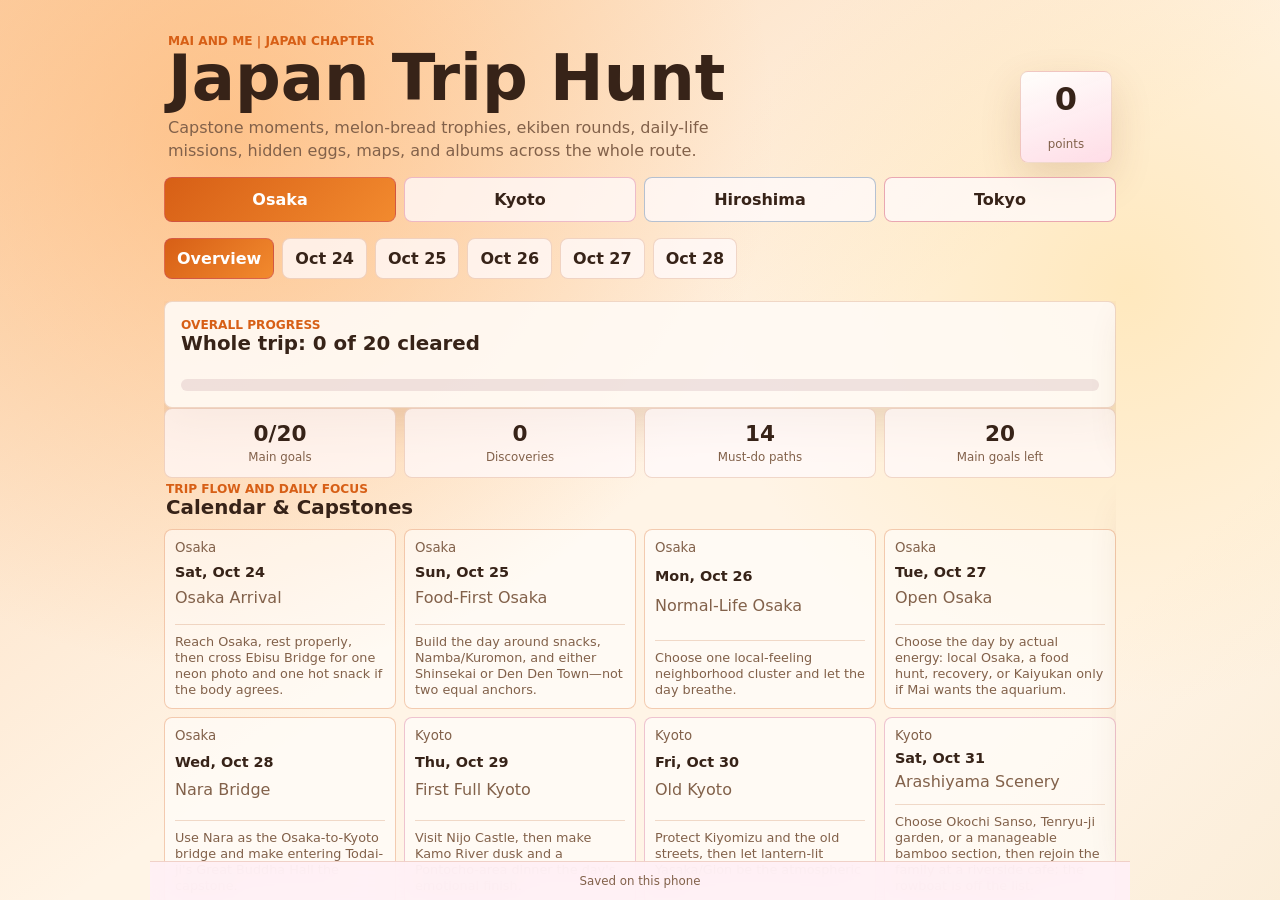
==== reset.html @ ecfd0153 "Fix stale PWA updates" ====
<!doctype html>
<html lang="en">
  <head>
    <meta charset="utf-8">
    <meta name="viewport" content="width=device-width, initial-scale=1">
    <meta name="theme-color" content="#fff0f6">
    <title>Refresh Japan Trip Hunt</title>
    <style>
      body { display: grid; min-height: 100svh; margin: 0; place-items: center; background: #fff0f6; color: #34222a; font-family: system-ui, sans-serif; }
      main { width: min(34rem, calc(100% - 32px)); padding: 24px; border: 1px solid rgba(135, 58, 86, .18); border-radius: 14px; background: white; box-shadow: 0 16px 40px rgba(111, 51, 73, .16); }
      p { line-height: 1.5; }
    </style>
  </head>
  <body>
    <main>
      <h1>Refreshing the app…</h1>
      <p id="status">Removing old offline files. Your progress, photos, ratings, and notes will stay on this device.</p>
    </main>
    <script>
      (async () => {
        try {
          const registrations = await navigator.serviceWorker?.getRegistrations?.() || [];
          await Promise.all(registrations.map((registration) => registration.unregister()));
          const cacheNames = await caches.keys();
          await Promise.all(cacheNames.map((name) => caches.delete(name)));
          document.querySelector("#status").textContent = "Old files removed. Opening the current version…";
          location.replace(`./?refreshed=${Date.now()}`);
        } catch (error) {
          document.querySelector("#status").textContent = "Automatic refresh failed. Close all app tabs, clear site data for pyroxl.github.io, and reopen the app.";
        }
      })();
    </script>
  </body>
</html>
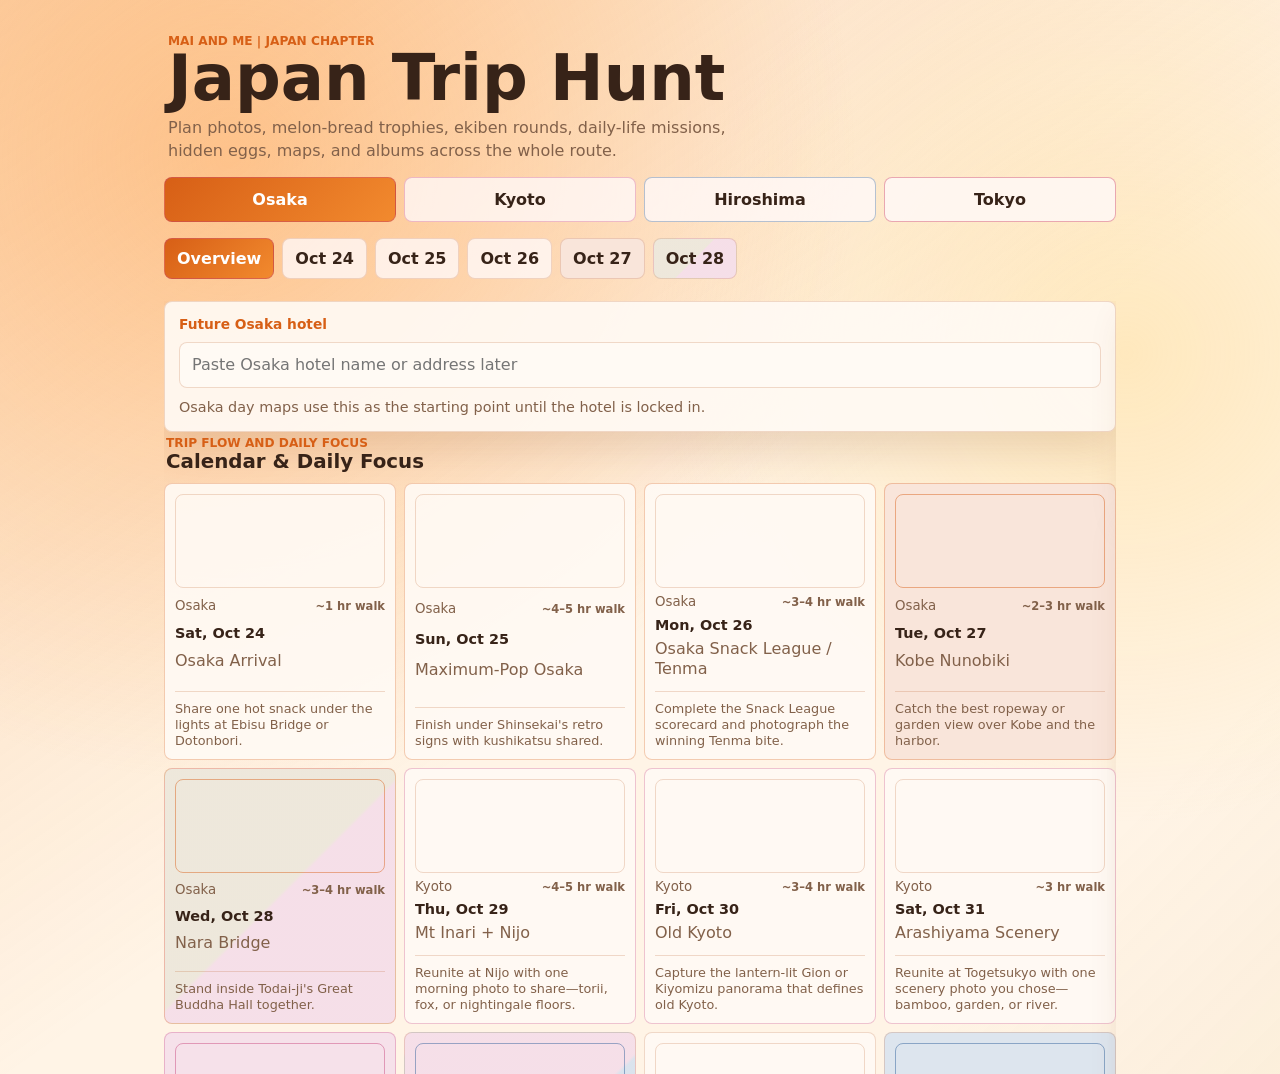
==== commit c04cef49: "Lock the app to light mode to prevent browser dark-theme inversion. Declare color-scheme light only," ====
--- a/reset.html
+++ b/reset.html
@@ -4,8 +4,10 @@
     <meta charset="utf-8">
     <meta name="viewport" content="width=device-width, initial-scale=1">
     <meta name="theme-color" content="#fff0f6">
+    <meta name="color-scheme" content="light only">
     <title>Refresh Japan Trip Hunt</title>
     <style>
+      html { color-scheme: light only; }
       body { display: grid; min-height: 100svh; margin: 0; place-items: center; background: #fff0f6; color: #34222a; font-family: system-ui, sans-serif; }
       main { width: min(34rem, calc(100% - 32px)); padding: 24px; border: 1px solid rgba(135, 58, 86, .18); border-radius: 14px; background: white; box-shadow: 0 16px 40px rgba(111, 51, 73, .16); }
       p { line-height: 1.5; }
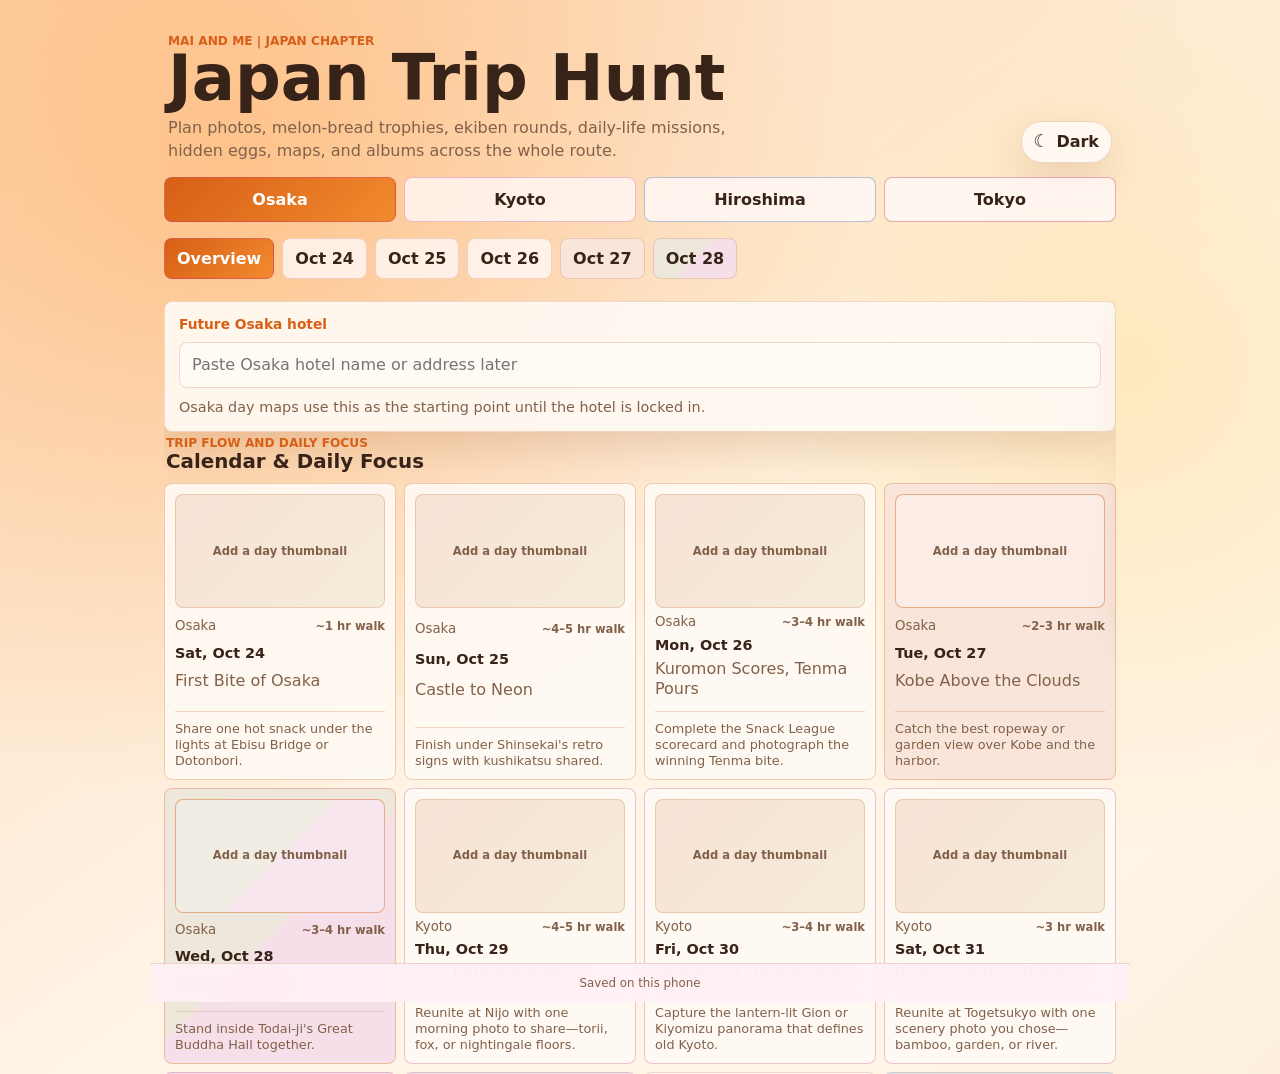
==== commit 9b053106: "Update Kawaguchiko arc, add theme toggle, and refresh capstones. Replace the split Hakone/Lake Chuze" ====
--- a/reset.html
+++ b/reset.html
@@ -4,10 +4,14 @@
     <meta charset="utf-8">
     <meta name="viewport" content="width=device-width, initial-scale=1">
     <meta name="theme-color" content="#fff0f6">
-    <meta name="color-scheme" content="light only">
+    <meta name="color-scheme" content="light dark">
     <title>Refresh Japan Trip Hunt</title>
     <style>
-      html { color-scheme: light only; }
+      html { color-scheme: light dark; }
+      @media (prefers-color-scheme: dark) {
+        body { background: #171418; color: #f7edf1; }
+        main { border-color: rgba(255, 226, 238, .17); background: #272025; box-shadow: 0 16px 40px rgba(0, 0, 0, .32); }
+      }
       body { display: grid; min-height: 100svh; margin: 0; place-items: center; background: #fff0f6; color: #34222a; font-family: system-ui, sans-serif; }
       main { width: min(34rem, calc(100% - 32px)); padding: 24px; border: 1px solid rgba(135, 58, 86, .18); border-radius: 14px; background: white; box-shadow: 0 16px 40px rgba(111, 51, 73, .16); }
       p { line-height: 1.5; }
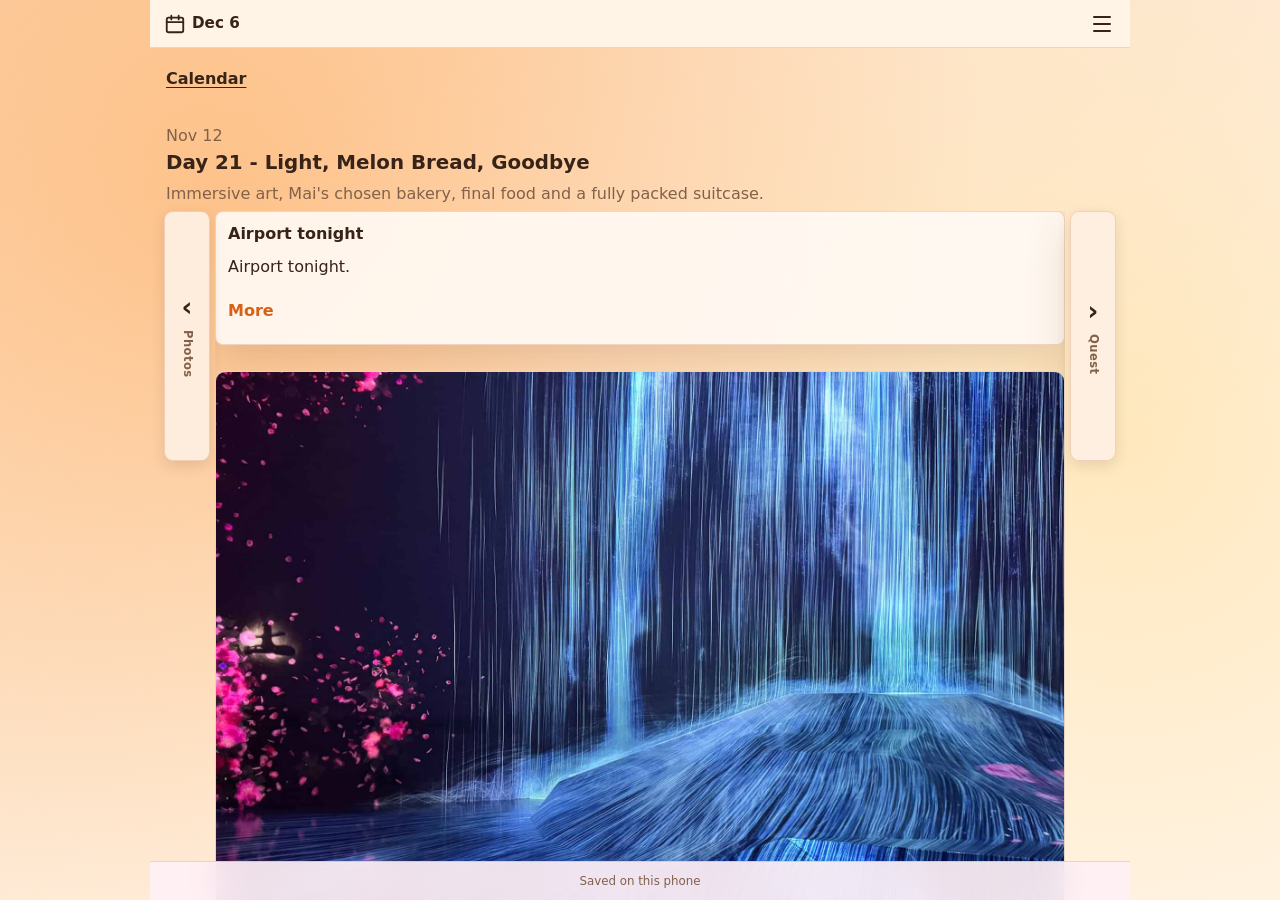
==== commit 425ad0ec: "v174: add the family journal, calendar header, and Day 6 locker plan. Photos stay on the phone and q" ====
--- a/reset.html
+++ b/reset.html
@@ -4,14 +4,10 @@
     <meta charset="utf-8">
     <meta name="viewport" content="width=device-width, initial-scale=1">
     <meta name="theme-color" content="#fff0f6">
-    <meta name="color-scheme" content="light dark">
+    <meta name="color-scheme" content="light">
     <title>Refresh Japan Trip Hunt</title>
     <style>
-      html { color-scheme: light dark; }
-      @media (prefers-color-scheme: dark) {
-        body { background: #171418; color: #f7edf1; }
-        main { border-color: rgba(255, 226, 238, .17); background: #272025; box-shadow: 0 16px 40px rgba(0, 0, 0, .32); }
-      }
+      html { color-scheme: light; }
       body { display: grid; min-height: 100svh; margin: 0; place-items: center; background: #fff0f6; color: #34222a; font-family: system-ui, sans-serif; }
       main { width: min(34rem, calc(100% - 32px)); padding: 24px; border: 1px solid rgba(135, 58, 86, .18); border-radius: 14px; background: white; box-shadow: 0 16px 40px rgba(111, 51, 73, .16); }
       p { line-height: 1.5; }
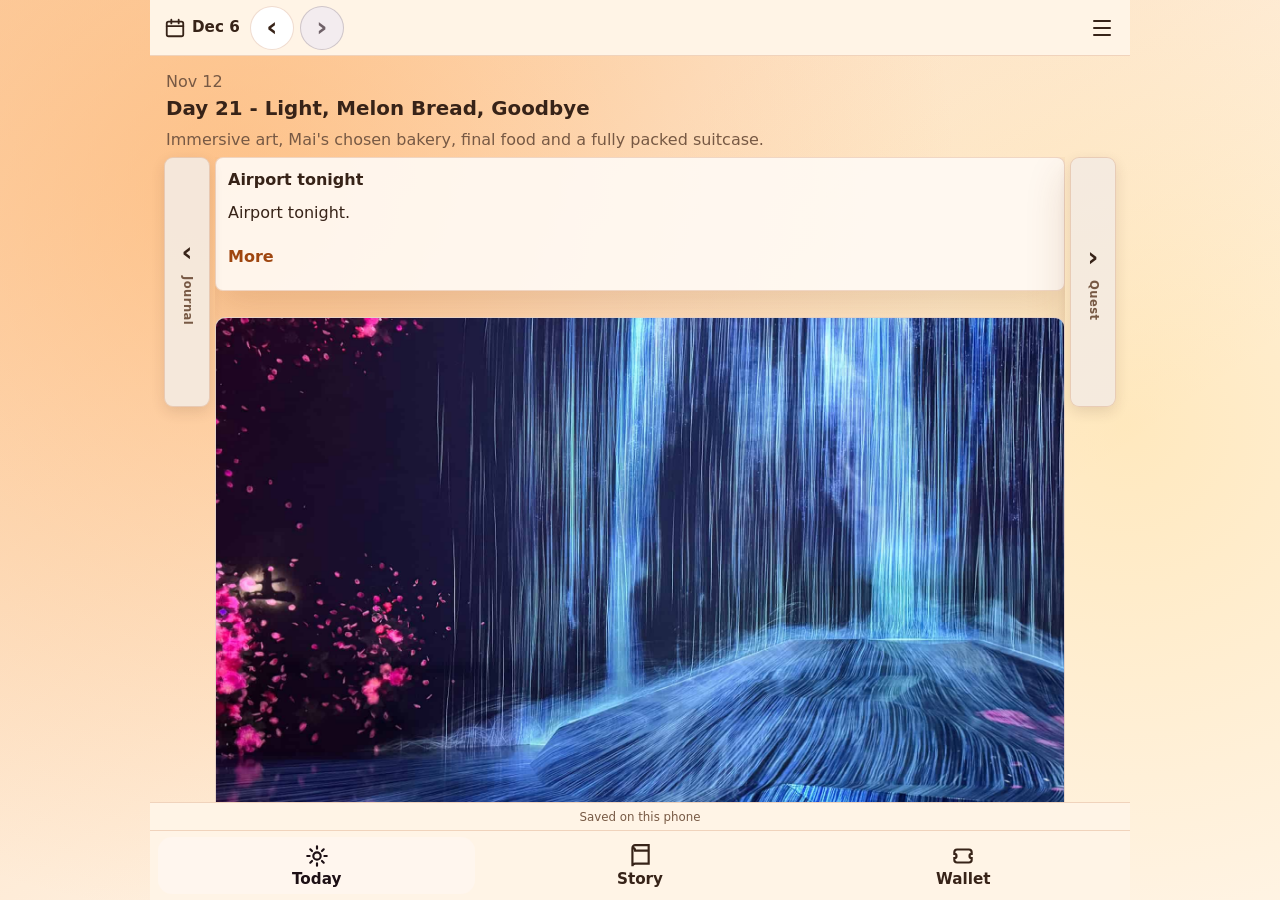
==== commit a4f6b36c: "Force light mode when the phone prefers dark. Remove the dark theme so system dark mode cannot put l" ====
--- a/reset.html
+++ b/reset.html
@@ -4,10 +4,10 @@
     <meta charset="utf-8">
     <meta name="viewport" content="width=device-width, initial-scale=1">
     <meta name="theme-color" content="#fff0f6">
-    <meta name="color-scheme" content="light">
+    <meta name="color-scheme" content="only light">
     <title>Refresh Japan Trip Hunt</title>
     <style>
-      html { color-scheme: light; }
+      html { color-scheme: only light; }
       body { display: grid; min-height: 100svh; margin: 0; place-items: center; background: #fff0f6; color: #34222a; font-family: system-ui, sans-serif; }
       main { width: min(34rem, calc(100% - 32px)); padding: 24px; border: 1px solid rgba(135, 58, 86, .18); border-radius: 14px; background: white; box-shadow: 0 16px 40px rgba(111, 51, 73, .16); }
       p { line-height: 1.5; }
